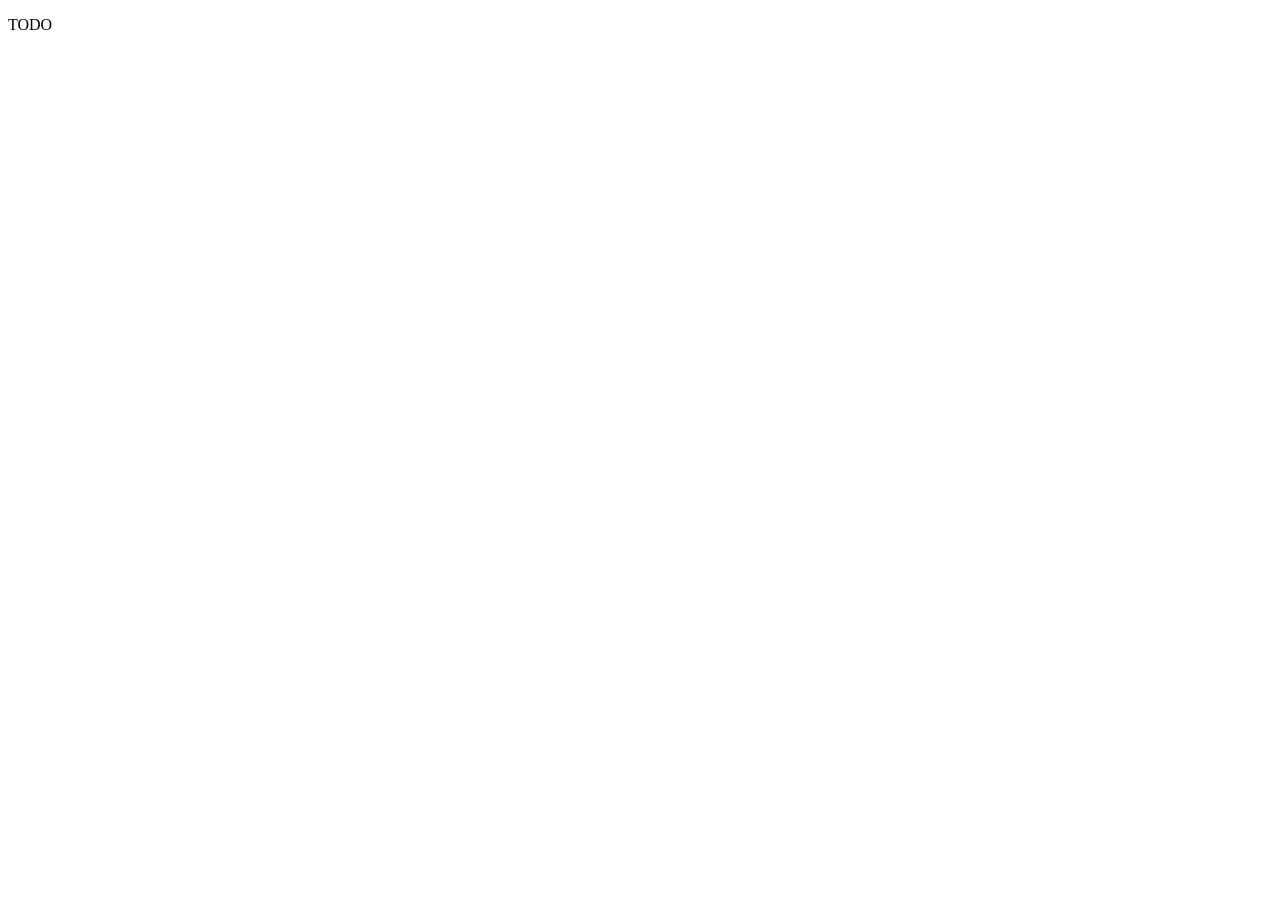
==== index.html @ 8257be74 "Initial web setup" ====
<!DOCTYPE html>
<html lang="cs">
<head>
	<meta charset="UTF-8">
	<meta name="viewport" content="width=device-width, initial-scale=1.0">
	<title>Jiří Svoboda</title>
	<meta name="description" content="Osobní webová stránka.">

	<link rel="stylesheet" href="style.css">
</head>

<body>
	<p>TODO</p>
</body>
</html>
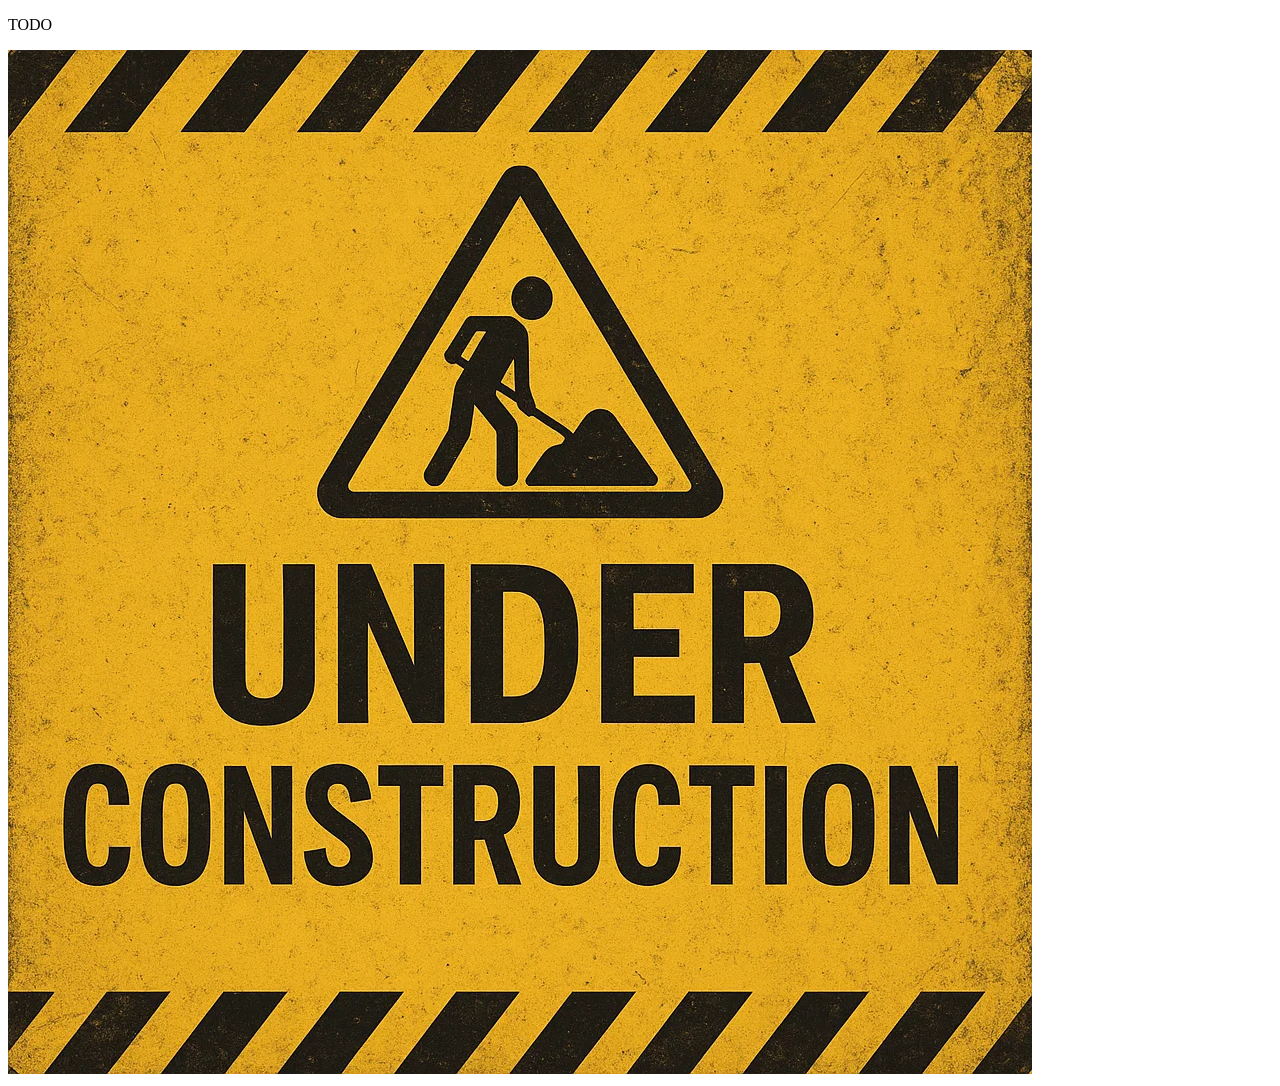
==== commit 8777966b: "under construction image" ====
--- a/index.html
+++ b/index.html
@@ -11,6 +11,7 @@
 
 <body>
 	<p>TODO</p>
+	<img src="under_construction.webp" />
 </body>
 </html>
 
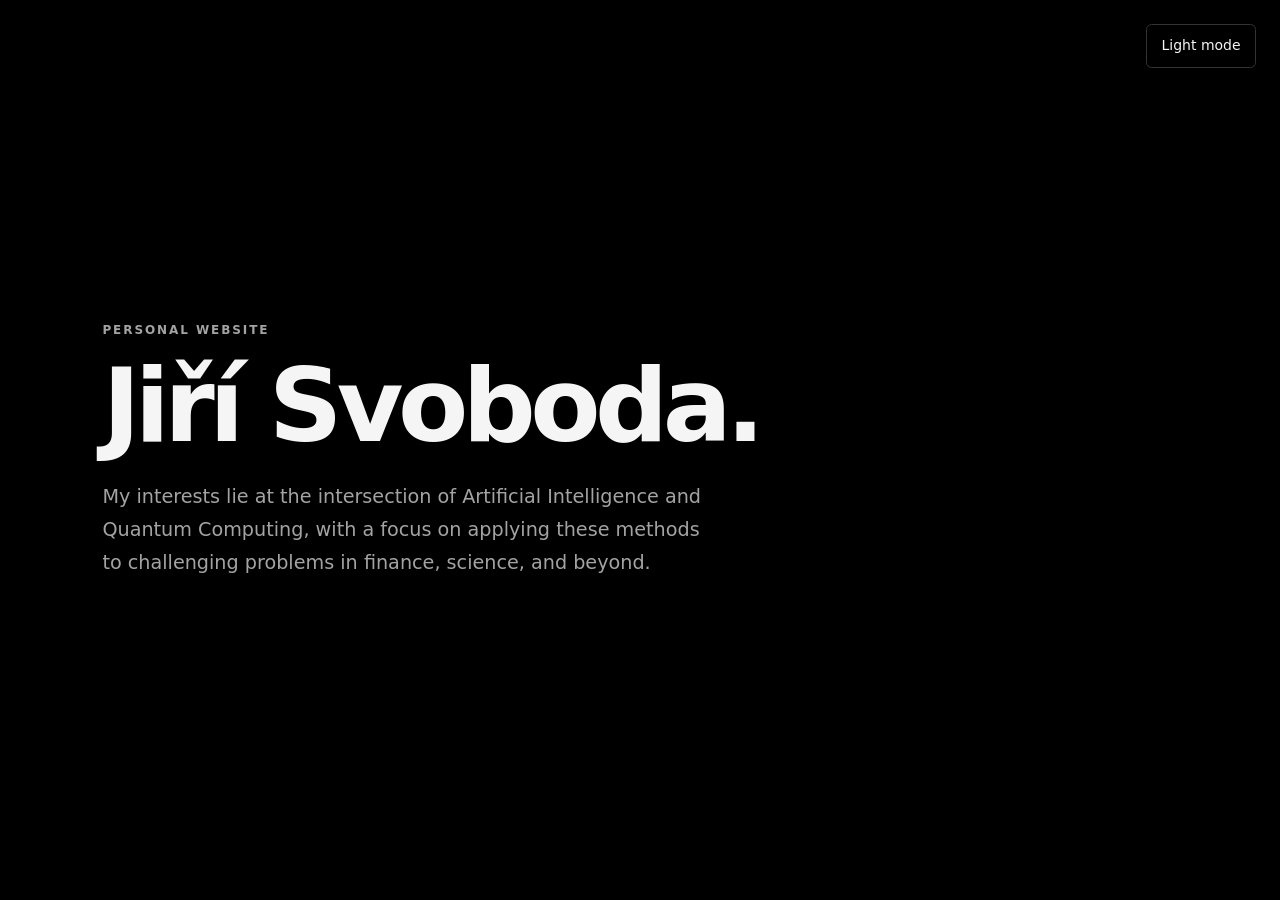
==== commit 108ad5dc: "Create simple info page" ====
--- a/index.html
+++ b/index.html
@@ -1,17 +1,66 @@
-<!DOCTYPE html>
-<html lang="cs">
+<!doctype html>
+<html lang="en" data-theme="dark">
 <head>
-	<meta charset="UTF-8">
-	<meta name="viewport" content="width=device-width, initial-scale=1.0">
-	<title>Jiří Svoboda</title>
-	<meta name="description" content="Osobní webová stránka.">
+  <meta charset="utf-8">
+  <meta name="viewport" content="width=device-width, initial-scale=1">
+  <meta name="description" content="A personal website — introduction coming soon.">
+  <meta name="theme-color" content="#000000" id="theme-color">
 
-	<link rel="stylesheet" href="style.css">
+  <title>Jiří Svoboda</title>
+
+  <script>
+    (() => {
+      const root = document.documentElement;
+      const savedTheme = localStorage.getItem("theme");
+
+      if (savedTheme === "light") {
+        root.dataset.theme = "light";
+      }
+
+      document.addEventListener("DOMContentLoaded", () => {
+        const button = document.getElementById("theme-toggle");
+        const themeColor = document.getElementById("theme-color");
+
+        const updateTheme = (theme) => {
+          const isLight = theme === "light";
+          root.dataset.theme = theme;
+          button.textContent = isLight ? "Dark mode" : "Light mode";
+          button.setAttribute("aria-label", `Switch to ${isLight ? "dark" : "light"} mode`);
+          themeColor.content = isLight ? "#ffffff" : "#000000";
+        };
+
+        updateTheme(root.dataset.theme);
+
+        button.addEventListener("click", () => {
+          const nextTheme = root.dataset.theme === "dark" ? "light" : "dark";
+          localStorage.setItem("theme", nextTheme);
+          updateTheme(nextTheme);
+        });
+      });
+    })();
+  </script>
+
+  <link rel="stylesheet" href="style.css">
 </head>
 
 <body>
-	<p>TODO</p>
-	<img src="under_construction.webp" />
+  <button
+    class="theme-toggle"
+    id="theme-toggle"
+    type="button"
+    aria-label="Switch to light mode"
+  >
+    Light mode
+  </button>
+
+  <main class="intro">
+    <section class="intro__content" aria-labelledby="intro-title">
+      <p class="intro__label">Personal website</p>
+      <h1 class="intro__title" id="intro-title">Jiří Svoboda.</h1>
+      <p class="intro__text">
+        My interests lie at the intersection of Artificial Intelligence and Quantum Computing, with a focus on applying these methods to challenging problems in finance, science, and beyond.
+      </p>
+    </section>
+  </main>
 </body>
 </html>
-
--- a/style.css
+++ b/style.css
@@ -0,0 +1,107 @@
+:root {
+  color-scheme: dark;
+  --background: #000;
+  --text: #f5f5f5;
+  --muted: #a3a3a3;
+  --border: #333;
+}
+
+:root[data-theme="light"] {
+  color-scheme: light;
+  --background: #fff;
+  --text: #111;
+  --muted: #5f5f5f;
+  --border: #d8d8d8;
+}
+
+*,
+*::before,
+*::after {
+  box-sizing: border-box;
+}
+
+html,
+body {
+  min-height: 100%;
+}
+
+html {
+  background: var(--background);
+}
+
+body {
+  margin: 0;
+  background: var(--background);
+  color: var(--text);
+  font-family: Inter, ui-sans-serif, system-ui, -apple-system, BlinkMacSystemFont,
+    "Segoe UI", sans-serif;
+  line-height: 1.5;
+}
+
+.theme-toggle {
+  position: fixed;
+  z-index: 1;
+  top: 1.5rem;
+  right: 1.5rem;
+  padding: 0.65rem 0.9rem;
+  border: 1px solid var(--border);
+  border-radius: 0.35rem;
+  background: var(--background);
+  color: var(--text);
+  font: inherit;
+  font-size: 0.875rem;
+  cursor: pointer;
+}
+
+.theme-toggle:hover {
+  border-color: var(--muted);
+}
+
+.theme-toggle:focus-visible {
+  outline: 2px solid var(--text);
+  outline-offset: 3px;
+}
+
+.intro {
+  display: grid;
+  min-height: 100vh;
+  min-height: 100svh;
+  align-items: center;
+  padding: clamp(5rem, 9vw, 8rem) clamp(1.5rem, 8vw, 8rem);
+}
+
+.intro__content {
+  width: min(42rem, 100%);
+}
+
+.intro__label {
+  margin: 0 0 1rem;
+  color: var(--muted);
+  font-size: 0.75rem;
+  font-weight: 600;
+  letter-spacing: 0.16em;
+  text-transform: uppercase;
+}
+
+.intro__title {
+  margin: 0;
+  font-size: clamp(3rem, 8vw, 6.5rem);
+  font-weight: 700;
+  letter-spacing: -0.055em;
+  line-height: 1;
+}
+
+.intro__text {
+  max-width: 38rem;
+  margin: 1.5rem 0 0;
+  color: var(--muted);
+  font-size: clamp(1rem, 1.8vw, 1.2rem);
+  line-height: 1.7;
+}
+
+@media (max-width: 32rem) {
+  .theme-toggle {
+    top: 1rem;
+    right: 1rem;
+  }
+}
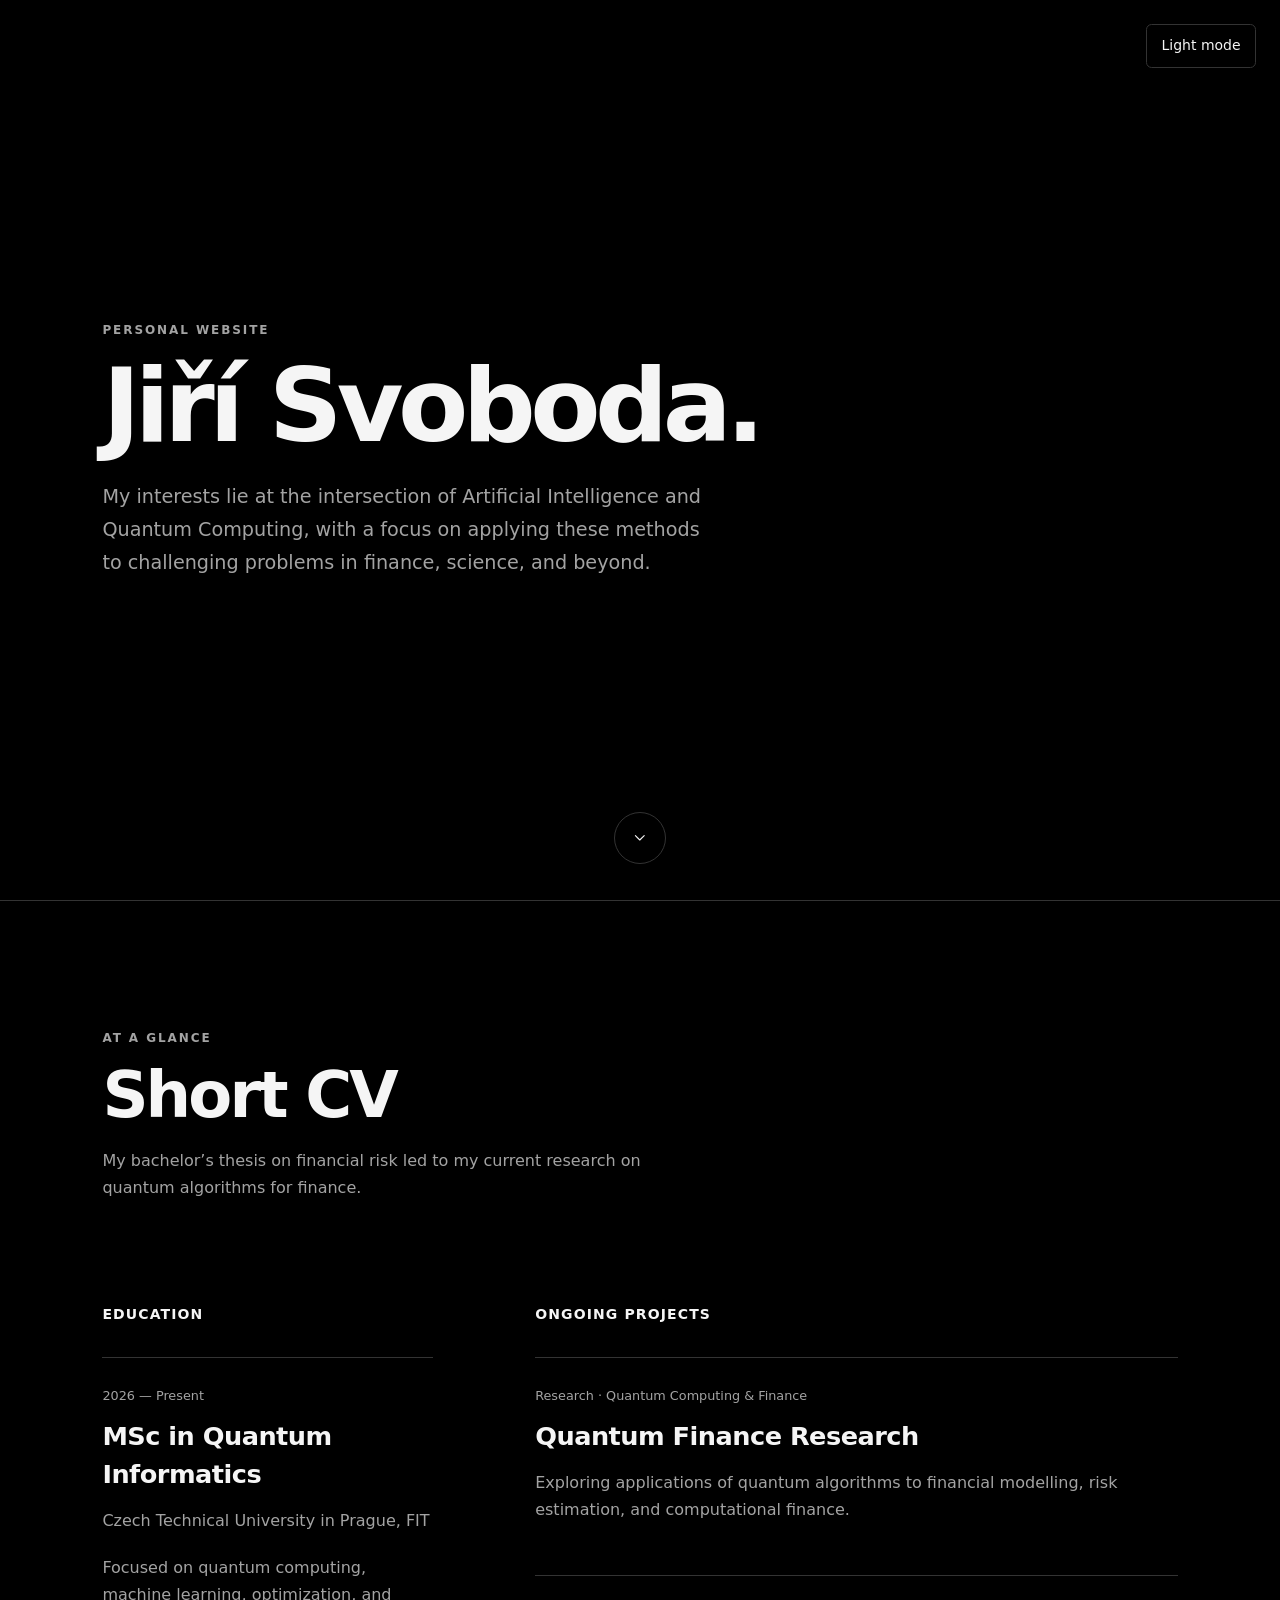
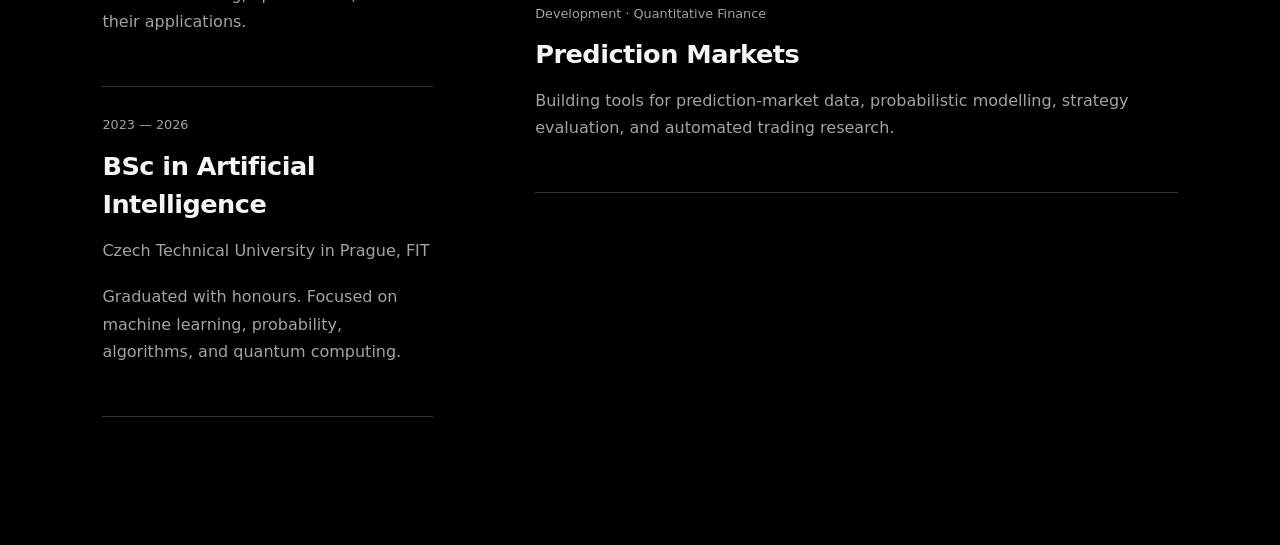
==== commit c332e69b: "Add education and ongoing projects to the homepage" ====
--- a/index.html
+++ b/index.html
@@ -3,44 +3,13 @@
 <head>
   <meta charset="utf-8">
   <meta name="viewport" content="width=device-width, initial-scale=1">
-  <meta name="description" content="A personal website — introduction coming soon.">
+  <meta name="description" content="Jiří Svoboda’s education and projects in artificial intelligence, quantum computing, and quantitative finance.">
   <meta name="theme-color" content="#000000" id="theme-color">
 
   <title>Jiří Svoboda</title>
 
-  <script>
-    (() => {
-      const root = document.documentElement;
-      const savedTheme = localStorage.getItem("theme");
-
-      if (savedTheme === "light") {
-        root.dataset.theme = "light";
-      }
-
-      document.addEventListener("DOMContentLoaded", () => {
-        const button = document.getElementById("theme-toggle");
-        const themeColor = document.getElementById("theme-color");
-
-        const updateTheme = (theme) => {
-          const isLight = theme === "light";
-          root.dataset.theme = theme;
-          button.textContent = isLight ? "Dark mode" : "Light mode";
-          button.setAttribute("aria-label", `Switch to ${isLight ? "dark" : "light"} mode`);
-          themeColor.content = isLight ? "#ffffff" : "#000000";
-        };
-
-        updateTheme(root.dataset.theme);
-
-        button.addEventListener("click", () => {
-          const nextTheme = root.dataset.theme === "dark" ? "light" : "dark";
-          localStorage.setItem("theme", nextTheme);
-          updateTheme(nextTheme);
-        });
-      });
-    })();
-  </script>
-
-  <link rel="stylesheet" href="style.css">
+  <script src="theme.js"></script>
+  <link rel="stylesheet" href="style.css?v=9">
 </head>
 
 <body>
@@ -53,13 +22,85 @@
     Light mode
   </button>
 
-  <main class="intro">
-    <section class="intro__content" aria-labelledby="intro-title">
-      <p class="intro__label">Personal website</p>
-      <h1 class="intro__title" id="intro-title">Jiří Svoboda.</h1>
-      <p class="intro__text">
-        My interests lie at the intersection of Artificial Intelligence and Quantum Computing, with a focus on applying these methods to challenging problems in finance, science, and beyond.
-      </p>
+  <main>
+    <section class="intro" aria-labelledby="intro-title">
+      <div class="intro__content">
+        <p class="intro__label">Personal website</p>
+        <h1 class="intro__title" id="intro-title">Jiří Svoboda.</h1>
+        <p class="intro__text">
+          My interests lie at the intersection of Artificial Intelligence and Quantum Computing, with a focus on applying these methods to challenging problems in finance, science, and beyond.
+        </p>
+      </div>
+
+      <a class="scroll-cue" href="#short-cv" aria-label="Continue to short CV">
+        <svg viewBox="0 0 24 24" aria-hidden="true">
+          <path d="M6 9l6 6 6-6" />
+        </svg>
+      </a>
+    </section>
+
+    <section class="short-cv" id="short-cv" aria-labelledby="short-cv-title">
+      <div class="short-cv__inner">
+        <header class="section-heading">
+          <p class="section-heading__label">At a glance</p>
+          <h2 class="section-heading__title" id="short-cv-title">Short CV</h2>
+          <p class="section-heading__text">
+            My bachelor’s thesis on financial risk led to my current research on quantum algorithms for finance.
+          </p>
+        </header>
+
+        <div class="cv-grid">
+          <section aria-labelledby="education-title">
+            <h3 class="cv-column__title" id="education-title">Education</h3>
+
+            <div class="cv-list">
+              <article class="cv-item">
+                <p class="cv-item__meta">2026 — Present</p>
+                <h4 class="cv-item__title">MSc in Quantum Informatics</h4>
+                <p class="cv-item__text">
+                  Czech Technical University in Prague, FIT
+                </p>
+                <p class="cv-item__text">
+                  Focused on quantum computing, machine learning, optimization, and their applications.
+                </p>
+              </article>
+
+              <article class="cv-item">
+                <p class="cv-item__meta">2023 — 2026</p>
+                <h4 class="cv-item__title">BSc in Artificial Intelligence</h4>
+                <p class="cv-item__text">
+                  Czech Technical University in Prague, FIT
+                </p>
+                <p class="cv-item__text">
+                  Graduated with honours. Focused on machine learning, probability, algorithms, and quantum computing.
+                </p>
+              </article>
+            </div>
+          </section>
+
+          <section aria-labelledby="projects-title">
+            <h3 class="cv-column__title" id="projects-title">Ongoing projects</h3>
+
+            <div class="cv-list">
+              <article class="cv-item">
+                <p class="cv-item__meta">Research · Quantum Computing & Finance</p>
+                <h4 class="cv-item__title">Quantum Finance Research</h4>
+                <p class="cv-item__text">
+                  Exploring applications of quantum algorithms to financial modelling, risk estimation, and computational finance.
+                </p>
+              </article>
+
+              <article class="cv-item">
+                <p class="cv-item__meta">Development · Quantitative Finance</p>
+                <h4 class="cv-item__title">Prediction Markets</h4>
+                <p class="cv-item__text">
+                  Building tools for prediction-market data, probabilistic modelling, strategy evaluation, and automated trading research.
+                </p>
+              </article>
+            </div>
+          </section>
+        </div>
+      </div>
     </section>
   </main>
 </body>
--- a/style.css
+++ b/style.css
@@ -26,6 +26,7 @@
 }
 
 html {
+  scroll-behavior: smooth;
   background: var(--background);
 }
 
@@ -38,11 +39,14 @@
   line-height: 1.5;
 }
 
+a {
+  color: inherit;
+}
+
 .theme-toggle {
   position: fixed;
-  z-index: 1;
+  z-index: 10;
   top: 1.5rem;
-  right: 1.5rem;
   padding: 0.65rem 0.9rem;
   border: 1px solid var(--border);
   border-radius: 0.35rem;
@@ -50,6 +54,7 @@
   color: var(--text);
   font: inherit;
   font-size: 0.875rem;
+  right: 1.5rem;
   cursor: pointer;
 }
 
@@ -57,12 +62,14 @@
   border-color: var(--muted);
 }
 
-.theme-toggle:focus-visible {
+.theme-toggle:focus-visible,
+.scroll-cue:focus-visible {
   outline: 2px solid var(--text);
   outline-offset: 3px;
 }
 
 .intro {
+  position: relative;
   display: grid;
   min-height: 100vh;
   min-height: 100svh;
@@ -74,7 +81,8 @@
   width: min(42rem, 100%);
 }
 
-.intro__label {
+.intro__label,
+.section-heading__label {
   margin: 0 0 1rem;
   color: var(--muted);
   font-size: 0.75rem;
@@ -99,9 +107,128 @@
   line-height: 1.7;
 }
 
+.scroll-cue {
+  position: absolute;
+  bottom: clamp(1.5rem, 4vh, 3rem);
+  left: 50%;
+  display: grid;
+  width: 3.25rem;
+  height: 3.25rem;
+  border: 1px solid var(--border);
+  border-radius: 50%;
+  color: var(--text);
+  place-items: center;
+  transform: translateX(-50%);
+}
+
+.scroll-cue:hover {
+  background: var(--text);
+  color: var(--background);
+}
+
+.scroll-cue svg {
+  width: 1.1rem;
+  fill: none;
+  stroke: currentColor;
+  stroke-linecap: round;
+  stroke-linejoin: round;
+  stroke-width: 1.5;
+}
+
+.short-cv {
+  min-height: 100vh;
+  padding: clamp(6rem, 10vw, 10rem) clamp(1.5rem, 8vw, 8rem);
+  border-top: 1px solid var(--border);
+}
+
+.short-cv__inner {
+  width: min(78rem, 100%);
+  margin: 0 auto;
+}
+
+.section-heading {
+  max-width: 42rem;
+  margin-bottom: clamp(4rem, 8vw, 7rem);
+}
+
+.section-heading__title {
+  margin: 0;
+  font-size: clamp(2.5rem, 5vw, 4.5rem);
+  font-weight: 650;
+  letter-spacing: -0.045em;
+  line-height: 1;
+}
+
+.section-heading__text {
+  max-width: 36rem;
+  margin: 1.25rem 0 0;
+  color: var(--muted);
+  font-size: 1rem;
+  line-height: 1.7;
+}
+
+.cv-grid {
+  display: grid;
+  grid-template-columns: minmax(15rem, 0.72fr) minmax(0, 1.4fr);
+  gap: clamp(3rem, 8vw, 8rem);
+}
+
+.cv-column__title {
+  margin: 0 0 2rem;
+  font-size: 0.875rem;
+  font-weight: 650;
+  letter-spacing: 0.08em;
+  text-transform: uppercase;
+}
+
+.cv-list {
+  border-bottom: 1px solid var(--border);
+}
+
+.cv-item {
+  padding: 1.75rem 0 2rem;
+  border-top: 1px solid var(--border);
+}
+
+.cv-item__meta {
+  margin: 0 0 0.75rem;
+  color: var(--muted);
+  font-size: 0.8rem;
+}
+
+.cv-item__title {
+  margin: 0;
+  font-size: clamp(1.25rem, 2vw, 1.65rem);
+  font-weight: 600;
+  letter-spacing: -0.02em;
+}
+
+.cv-item__text {
+  max-width: 46rem;
+  margin: 0.85rem 0 1.2rem;
+  color: var(--muted);
+  line-height: 1.7;
+}
+
+@media (max-width: 48rem) {
+  .cv-grid {
+    grid-template-columns: 1fr;
+  }
+}
+
 @media (max-width: 32rem) {
   .theme-toggle {
     top: 1rem;
     right: 1rem;
   }
-}
+
+  .intro {
+    padding-bottom: 7rem;
+  }
+}
+
+@media (prefers-reduced-motion: reduce) {
+  html {
+    scroll-behavior: auto;
+  }
+}
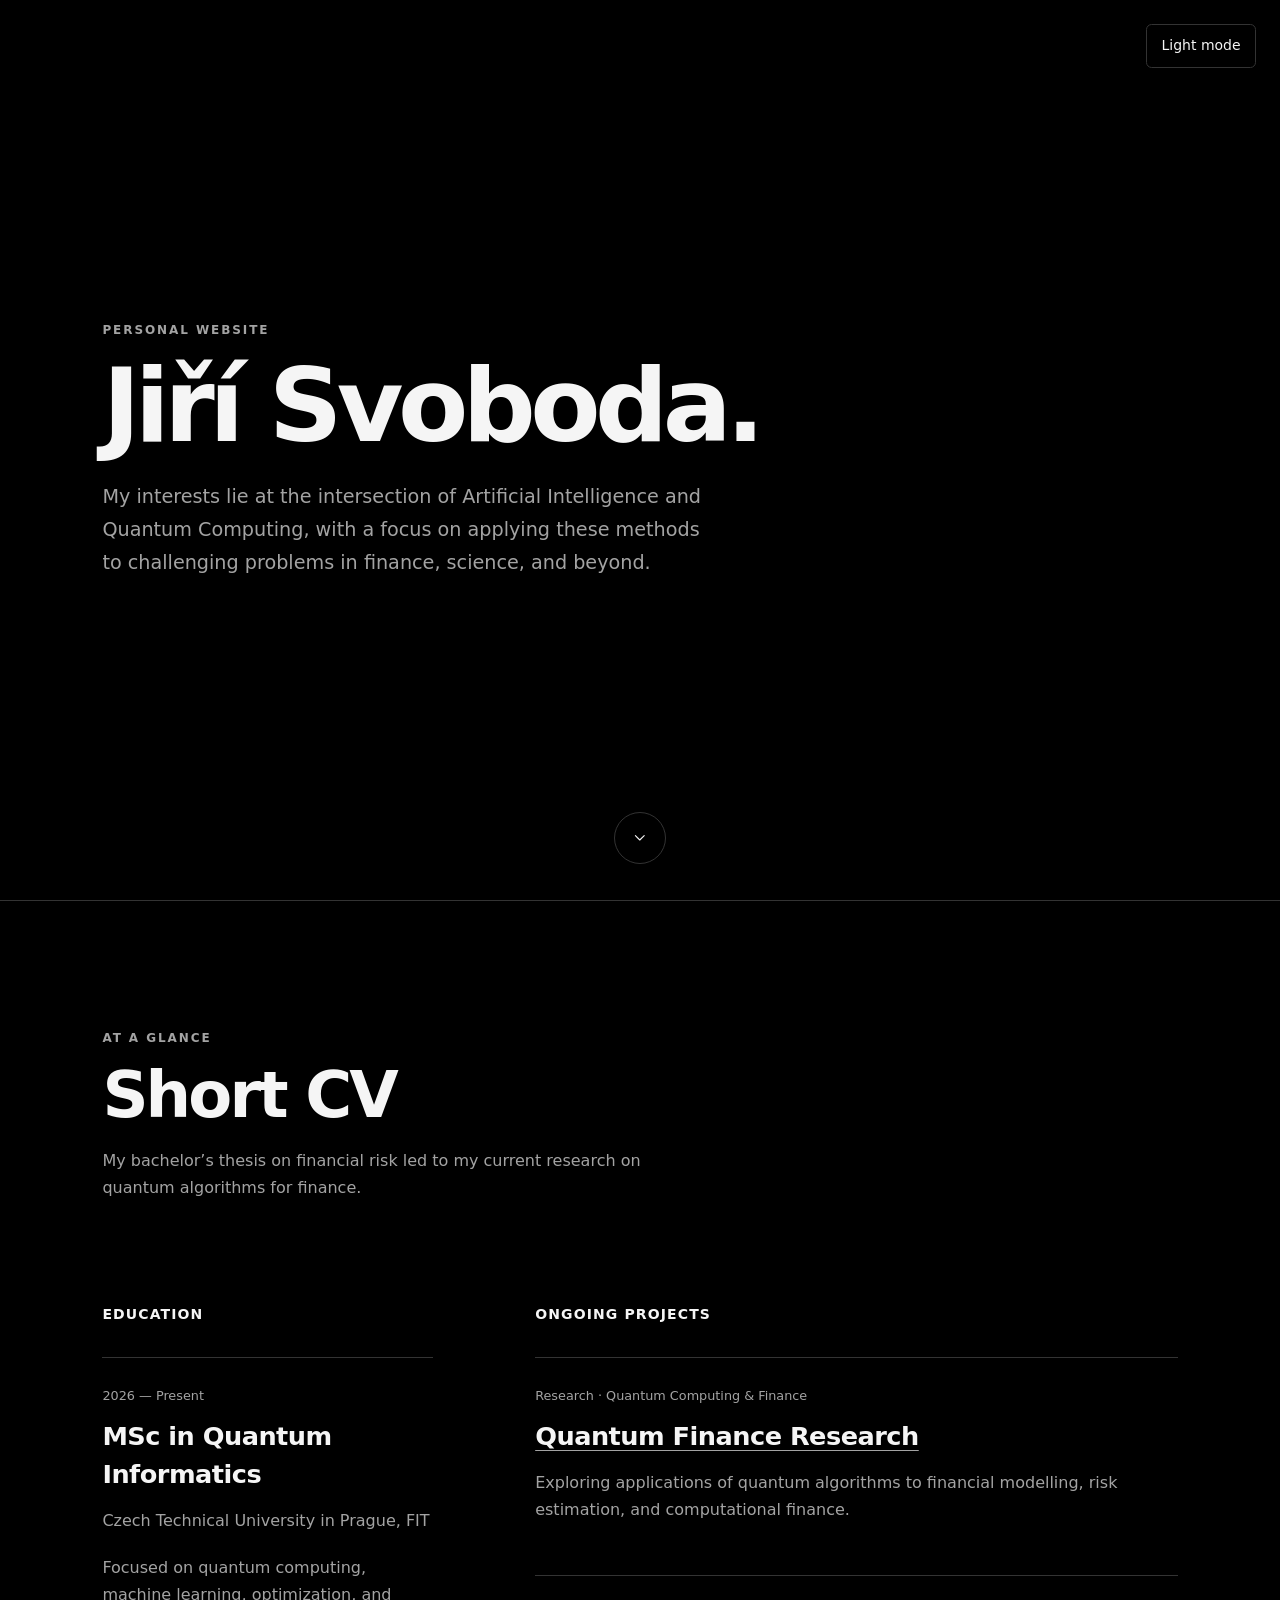
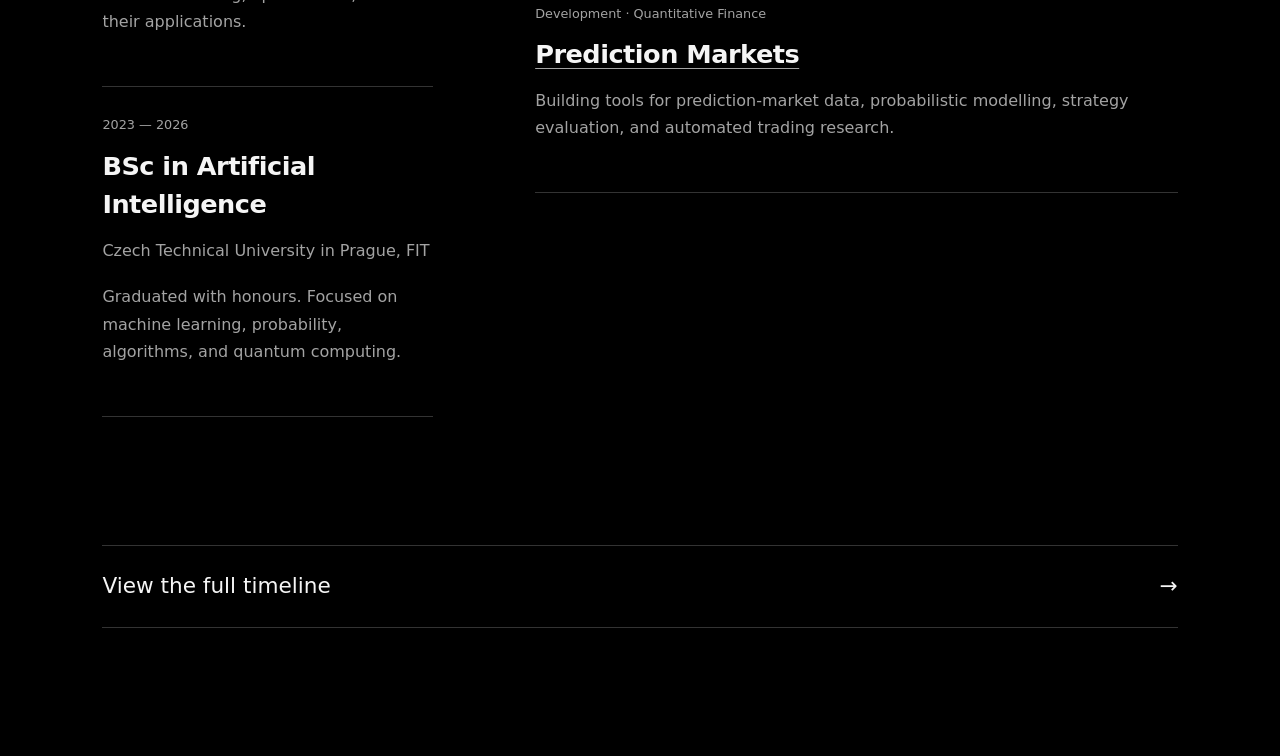
==== commit 730084c6: "Add the interactive timeline and link it from the Short CV" ====
--- a/index.html
+++ b/index.html
@@ -84,7 +84,9 @@
             <div class="cv-list">
               <article class="cv-item">
                 <p class="cv-item__meta">Research · Quantum Computing & Finance</p>
-                <h4 class="cv-item__title">Quantum Finance Research</h4>
+                <h4 class="cv-item__title">
+                  <a href="timeline.html#quantum-finance-research">Quantum Finance Research</a>
+                </h4>
                 <p class="cv-item__text">
                   Exploring applications of quantum algorithms to financial modelling, risk estimation, and computational finance.
                 </p>
@@ -92,7 +94,9 @@
 
               <article class="cv-item">
                 <p class="cv-item__meta">Development · Quantitative Finance</p>
-                <h4 class="cv-item__title">Prediction Markets</h4>
+                <h4 class="cv-item__title">
+                  <a href="timeline.html#prediction-markets-framework">Prediction Markets</a>
+                </h4>
                 <p class="cv-item__text">
                   Building tools for prediction-market data, probabilistic modelling, strategy evaluation, and automated trading research.
                 </p>
@@ -100,6 +104,11 @@
             </div>
           </section>
         </div>
+
+        <a class="timeline-link" href="timeline.html">
+          <span>View the full timeline</span>
+          <span aria-hidden="true">→</span>
+        </a>
       </div>
     </section>
   </main>
--- a/style.css
+++ b/style.css
@@ -4,6 +4,11 @@
   --text: #f5f5f5;
   --muted: #a3a3a3;
   --border: #333;
+  --surface: #101010;
+  --category-ai-ml: rgba(94, 234, 212, 0.62);
+  --category-quantum: rgba(196, 181, 253, 0.65);
+  --category-finance: rgba(251, 191, 36, 0.6);
+  --category-medicine: #e99aaa;
 }
 
 :root[data-theme="light"] {
@@ -12,6 +17,11 @@
   --text: #111;
   --muted: #5f5f5f;
   --border: #d8d8d8;
+  --surface: #f3f3f3;
+  --category-ai-ml: rgba(13, 148, 136, 0.78);
+  --category-quantum: rgba(109, 40, 217, 0.72);
+  --category-finance: rgba(180, 83, 9, 0.78);
+  --category-medicine: #b14965;
 }
 
 *,
@@ -43,7 +53,8 @@
   color: inherit;
 }
 
-.theme-toggle {
+.theme-toggle,
+.page-back {
   position: fixed;
   z-index: 10;
   top: 1.5rem;
@@ -54,16 +65,28 @@
   color: var(--text);
   font: inherit;
   font-size: 0.875rem;
+}
+
+.theme-toggle {
   right: 1.5rem;
   cursor: pointer;
 }
 
-.theme-toggle:hover {
+.page-back {
+  left: 1.5rem;
+  text-decoration: none;
+}
+
+.theme-toggle:hover,
+.page-back:hover {
   border-color: var(--muted);
 }
 
 .theme-toggle:focus-visible,
-.scroll-cue:focus-visible {
+.page-back:focus-visible,
+.scroll-cue:focus-visible,
+.cv-item__title a:focus-visible,
+.timeline-link:focus-visible {
   outline: 2px solid var(--text);
   outline-offset: 3px;
 }
@@ -210,6 +233,33 @@
   line-height: 1.7;
 }
 
+.cv-item__title a {
+  text-decoration-color: var(--muted);
+  text-decoration-thickness: 1px;
+  text-underline-offset: 0.2em;
+}
+
+.cv-item__title a:hover {
+  text-decoration-color: currentColor;
+  text-decoration-thickness: 2px;
+}
+
+.timeline-link {
+  display: flex;
+  justify-content: space-between;
+  gap: 2rem;
+  margin-top: clamp(5rem, 10vw, 9rem);
+  padding: 1.5rem 0;
+  border-top: 1px solid var(--border);
+  border-bottom: 1px solid var(--border);
+  font-size: clamp(1.1rem, 2vw, 1.35rem);
+  text-decoration: none;
+}
+
+.timeline-link:hover {
+  background: var(--surface);
+}
+
 @media (max-width: 48rem) {
   .cv-grid {
     grid-template-columns: 1fr;
@@ -222,6 +272,11 @@
     right: 1rem;
   }
 
+  .page-back {
+    top: 1rem;
+    left: 1rem;
+  }
+
   .intro {
     padding-bottom: 7rem;
   }
@@ -232,3 +287,477 @@
     scroll-behavior: auto;
   }
 }
+
+/* Full timeline */
+.page-toolbar {
+  display: flex;
+  justify-content: space-between;
+  align-items: center;
+  gap: 1rem;
+  padding: 0.75rem clamp(1rem, 3vw, 1.5rem);
+  border-bottom: 1px solid var(--border);
+}
+
+.page-toolbar .page-back,
+.page-toolbar .theme-toggle {
+  position: static;
+}
+
+.timeline-page {
+  --page-gutter: clamp(1rem, 3vw, 3rem);
+  width: 100%;
+  padding-bottom: 3rem;
+}
+
+.timeline-page__header {
+  padding: clamp(1.75rem, 4vw, 3rem) var(--page-gutter) 1.25rem;
+}
+
+.timeline-page__label,
+.detail-category {
+  margin: 0 0 0.65rem;
+  color: var(--muted);
+  font-size: 0.75rem;
+  font-weight: 600;
+  letter-spacing: 0.16em;
+  text-transform: uppercase;
+}
+
+.timeline-page__title {
+  margin: 0;
+  font-size: clamp(2.35rem, 5.5vw, 4.5rem);
+  font-weight: 680;
+  letter-spacing: -0.055em;
+  line-height: 1.02;
+}
+
+.timeline-page__intro {
+  margin: 0.8rem 0 0;
+  color: var(--muted);
+  font-size: clamp(0.95rem, 1.3vw, 1.07rem);
+}
+
+.topic-legend,
+.detail-topics {
+  display: flex;
+  align-items: center;
+  flex-wrap: wrap;
+  gap: 0.35rem 1rem;
+  margin: 1rem 0 0;
+  color: var(--muted);
+  font-size: 0.82rem;
+}
+
+.topic-key {
+  display: inline-flex;
+  align-items: center;
+  gap: 0.4rem;
+}
+
+.topic-legend__label {
+  font-size: 0.7rem;
+  font-weight: 650;
+  letter-spacing: 0.12em;
+  text-transform: uppercase;
+}
+
+.topic-dot {
+  display: inline-block;
+  flex: none;
+  inline-size: 0.42rem;
+  block-size: 0.42rem;
+  border-radius: 50%;
+  background: var(--topic-color, var(--muted));
+}
+
+.topic-dot[data-topic="ai-ml"] { --topic-color: var(--category-ai-ml); }
+.topic-dot[data-topic="quantum"] { --topic-color: var(--category-quantum); }
+.topic-dot[data-topic="finance"] { --topic-color: var(--category-finance); }
+.topic-dot[data-topic="medicine"] { --topic-color: var(--category-medicine); }
+
+.timeline-body:not(.timeline-enhanced) :is(.timeline-page__intro, #timeline-stage, .topic-legend),
+.timeline-body [hidden] {
+  display: none;
+}
+
+.timeline-body :is(button, a, .timeline-viewport):focus-visible {
+  outline: 2px solid var(--text);
+  outline-offset: 2px;
+}
+
+#timeline-stage {
+  position: relative;
+}
+
+/* Normal document scroll supplies the distance for the horizontal pan. */
+#timeline-stage::after {
+  display: block;
+  height: var(--travel, 0px);
+  content: "";
+}
+
+.timeline-sticky {
+  position: sticky;
+  top: 0;
+  background: var(--background);
+}
+
+.timeline-viewport {
+  --axis-height: 2.75rem;
+  --lane-label-width: clamp(13.5rem, 25vw, 19.5rem);
+  --lane-fade: clamp(3rem, 6vw, 5.5rem);
+  --lane-pad: clamp(0.44rem, 1.15vh, 0.85rem);
+  --row-height: 2.65rem;
+  --row-gap: 0.28rem;
+  --label-background: linear-gradient(to right,
+    var(--background) calc(100% - var(--lane-fade)),
+    color-mix(in srgb, var(--background) 92%, transparent) calc(100% - var(--lane-fade) * 0.7),
+    color-mix(in srgb, var(--background) 38%, transparent) calc(100% - var(--lane-fade) * 0.25),
+    transparent);
+  position: relative;
+  width: 100%;
+  overflow: hidden;
+  overflow: clip;
+  isolation: isolate;
+  background: var(--background);
+}
+
+.timeline-track {
+  position: relative;
+  width: 100%;
+  overflow-x: clip;
+}
+
+.timeline-short .timeline-viewport {
+  max-height: var(--board-height);
+  overflow-x: hidden;
+  overflow-y: auto;
+  scroll-padding-top: calc(var(--axis-height) + 0.25rem);
+}
+
+.timeline-ruler {
+  position: sticky;
+  z-index: 3;
+  top: 0;
+  height: var(--axis-height);
+  overflow: clip;
+  background: var(--background);
+}
+
+/* The fixed axis corner fades the dates at the same position as the lanes. */
+.timeline-ruler::before {
+  position: absolute;
+  z-index: 3;
+  inset: 0 auto auto 0;
+  width: var(--lane-label-width);
+  height: var(--axis-height);
+  background: var(--label-background);
+  pointer-events: none;
+  content: "";
+}
+
+#timeline-axis,
+#timeline-grid,
+.lane-bars {
+  width: var(--chart-width);
+  transform: translateX(var(--timeline-x, 0px));
+}
+
+#timeline-axis,
+#timeline-grid {
+  position: absolute;
+  left: 0;
+  pointer-events: none;
+}
+
+#timeline-axis {
+  z-index: 1;
+  top: 0;
+  height: var(--axis-height);
+  border-bottom: 1px solid var(--border);
+}
+
+.date-tick {
+  position: absolute;
+  bottom: 0;
+  padding-bottom: 0.6rem;
+  color: var(--muted);
+  font-size: 0.78rem;
+  font-variant-numeric: tabular-nums;
+  white-space: nowrap;
+  transform: translateX(-50%);
+}
+
+.date-tick::after {
+  position: absolute;
+  bottom: -1px;
+  left: 50%;
+  width: 0.34rem;
+  height: 0.34rem;
+  border-radius: 50%;
+  background: var(--muted);
+  content: "";
+  transform: translateX(-50%);
+}
+
+#timeline-grid {
+  top: var(--axis-height);
+  bottom: 0;
+}
+
+.gridline {
+  position: absolute;
+  top: 0;
+  bottom: 0;
+  border-left: 1px dashed var(--border);
+  opacity: 0.45;
+}
+
+.timeline-lane {
+  position: relative;
+  border-bottom: 1px solid var(--border);
+}
+
+.lane-label {
+  position: absolute;
+  z-index: 2;
+  inset: 0 auto 0 0;
+  display: flex;
+  align-items: center;
+  width: var(--lane-label-width);
+  margin: 0;
+  padding: 0 calc(var(--lane-fade) + 0.35rem) 0 var(--page-gutter);
+  background: var(--label-background);
+  color: var(--text);
+  font-size: clamp(1.08rem, 1.85vw, 1.35rem);
+  font-weight: 600;
+  line-height: 1.25;
+  letter-spacing: -0.015em;
+  overflow-wrap: anywhere;
+}
+
+.lane-bars {
+  position: relative;
+  height: calc(2 * var(--lane-pad) + var(--row-count, 1) * (var(--row-height) + var(--row-gap)) - var(--row-gap));
+}
+
+.entry-trigger {
+  --entry-fill: var(--surface);
+  --entry-background:
+    linear-gradient(var(--entry-fill), var(--entry-fill)) padding-box,
+    linear-gradient(115deg, var(--topic-stops, var(--border), var(--border))) border-box;
+  border: 1px solid transparent;
+  border-radius: 0.35rem;
+  background: var(--entry-background);
+  color: var(--text);
+  font: inherit;
+  font-size: 0.86rem;
+  font-weight: 520;
+  line-height: 1.2;
+  text-align: center;
+  cursor: pointer;
+}
+
+.entry-trigger:hover,
+.entry-trigger:focus-visible {
+  --entry-fill: color-mix(in srgb, var(--surface) 94%, var(--text));
+}
+
+.lane-bars .entry-trigger {
+  position: absolute;
+  top: calc(var(--lane-pad) + var(--row, 0) * (var(--row-height) + var(--row-gap)));
+  height: var(--row-height);
+  padding: 0;
+}
+
+/* Fade only the bar surface and its outline so the moving caption stays legible. */
+.lane-bars .entry-ongoing {
+  background: transparent;
+}
+
+.lane-bars .entry-ongoing::before {
+  content: "";
+  position: absolute;
+  inset: -1px;
+  border: 1px solid transparent;
+  border-right: 0;
+  border-radius: 0.35rem 0 0 0.35rem;
+  background: var(--entry-background);
+  mask-image: linear-gradient(to right, black calc(100% - min(35%, 6rem)), transparent);
+  pointer-events: none;
+}
+
+.entry-caption {
+  display: inline-flex;
+  align-items: center;
+  justify-content: center;
+  gap: 0.45rem;
+}
+
+.lane-bars .entry-caption {
+  position: absolute;
+  top: 50%;
+  left: 50%;
+  width: max-content;
+  max-width: min(var(--caption-limit, 16rem), calc(100% - 1rem));
+  transform: translate(-50%, -50%);
+}
+
+.entry-title {
+  min-width: 0;
+  overflow-wrap: anywhere;
+}
+
+.topic-marks {
+  display: inline-flex;
+  flex-direction: column;
+  flex: none;
+  gap: 0.16rem;
+}
+
+#timeline-undated {
+  padding: 1.75rem var(--page-gutter) 0;
+}
+
+#timeline-undated h2 {
+  margin: 0 0 0.65rem;
+  color: var(--muted);
+  font-size: 0.875rem;
+  font-weight: 600;
+}
+
+#timeline-undated .month-entries {
+  display: flex;
+  flex-wrap: wrap;
+  gap: 0.5rem;
+}
+
+#timeline-undated .entry-trigger {
+  max-width: 100%;
+  min-height: 2.5rem;
+  padding: 0.5rem 0.85rem;
+}
+
+#timeline-source {
+  max-width: 50rem;
+  padding: 0 var(--page-gutter);
+}
+
+.entry-detail {
+  padding: 1.75rem 0;
+  border-top: 1px solid var(--border);
+}
+
+@media (max-width: 38rem) {
+  .timeline-viewport {
+    --lane-label-width: clamp(8.9rem, 36vw, 12.5rem);
+    --lane-fade: clamp(1.45rem, 5.6vw, 2.35rem);
+    --row-height: 3rem;
+  }
+
+  .lane-label {
+    padding-left: 0.8rem;
+    font-size: clamp(0.93rem, 3.9vw, 1.08rem);
+  }
+
+  .entry-trigger {
+    font-size: 0.82rem;
+  }
+}
+
+#timeline-dialog {
+  position: fixed;
+  width: min(37rem, calc(100% - 2rem));
+  max-height: calc(100% - 2rem);
+  max-height: calc(100dvh - 2rem);
+  padding: clamp(1.25rem, 4vw, 2.25rem);
+  overflow-y: auto;
+  overscroll-behavior: contain;
+  border: 1px solid var(--muted);
+  border-radius: 0.45rem;
+  background: var(--background);
+  color: var(--text);
+}
+
+#timeline-dialog::backdrop {
+  background: rgb(0 0 0 / 64%);
+}
+
+#timeline-dialog [data-close] {
+  display: block;
+  margin: 0 0 1rem auto;
+  padding: 0.42rem 0.8rem;
+  min-height: 2.25rem;
+  border: 1px solid var(--border);
+  border-radius: 0.35rem;
+  background: var(--background);
+  color: var(--text);
+  font: inherit;
+  font-size: 0.85rem;
+  cursor: pointer;
+}
+
+#timeline-dialog [data-close]:hover {
+  border-color: var(--muted);
+}
+
+:is([data-dialog-content], .entry-detail) {
+  overflow-wrap: anywhere;
+}
+
+:is([data-dialog-content], .entry-detail) h2 {
+  margin: 0 0 0.85rem;
+  font-size: clamp(1.55rem, 3vw, 2.15rem);
+  font-weight: 620;
+  letter-spacing: -0.035em;
+  line-height: 1.1;
+}
+
+:is([data-dialog-content], .entry-detail) .entry-date {
+  margin: 0.5rem 0;
+  color: var(--muted);
+  font-size: 0.875rem;
+}
+
+:is([data-dialog-content], .entry-detail) p {
+  line-height: 1.6;
+}
+
+.detail-topics {
+  margin: 1rem 0;
+}
+
+@media (pointer: coarse) {
+  #timeline-dialog [data-close],
+  #timeline-undated .entry-trigger {
+    min-height: 2.75rem;
+  }
+}
+
+@media (forced-colors: active) {
+  .entry-trigger {
+    border-color: ButtonText;
+  }
+
+  .lane-bars .entry-ongoing {
+    border: 0;
+  }
+
+  .lane-bars .entry-ongoing::before {
+    border-color: ButtonText;
+    mask-image: none;
+  }
+
+  .lane-label,
+  .timeline-ruler::before {
+    background: Canvas;
+  }
+
+  .date-tick::after {
+    background: CanvasText;
+  }
+
+  .gridline {
+    opacity: 1;
+  }
+}
